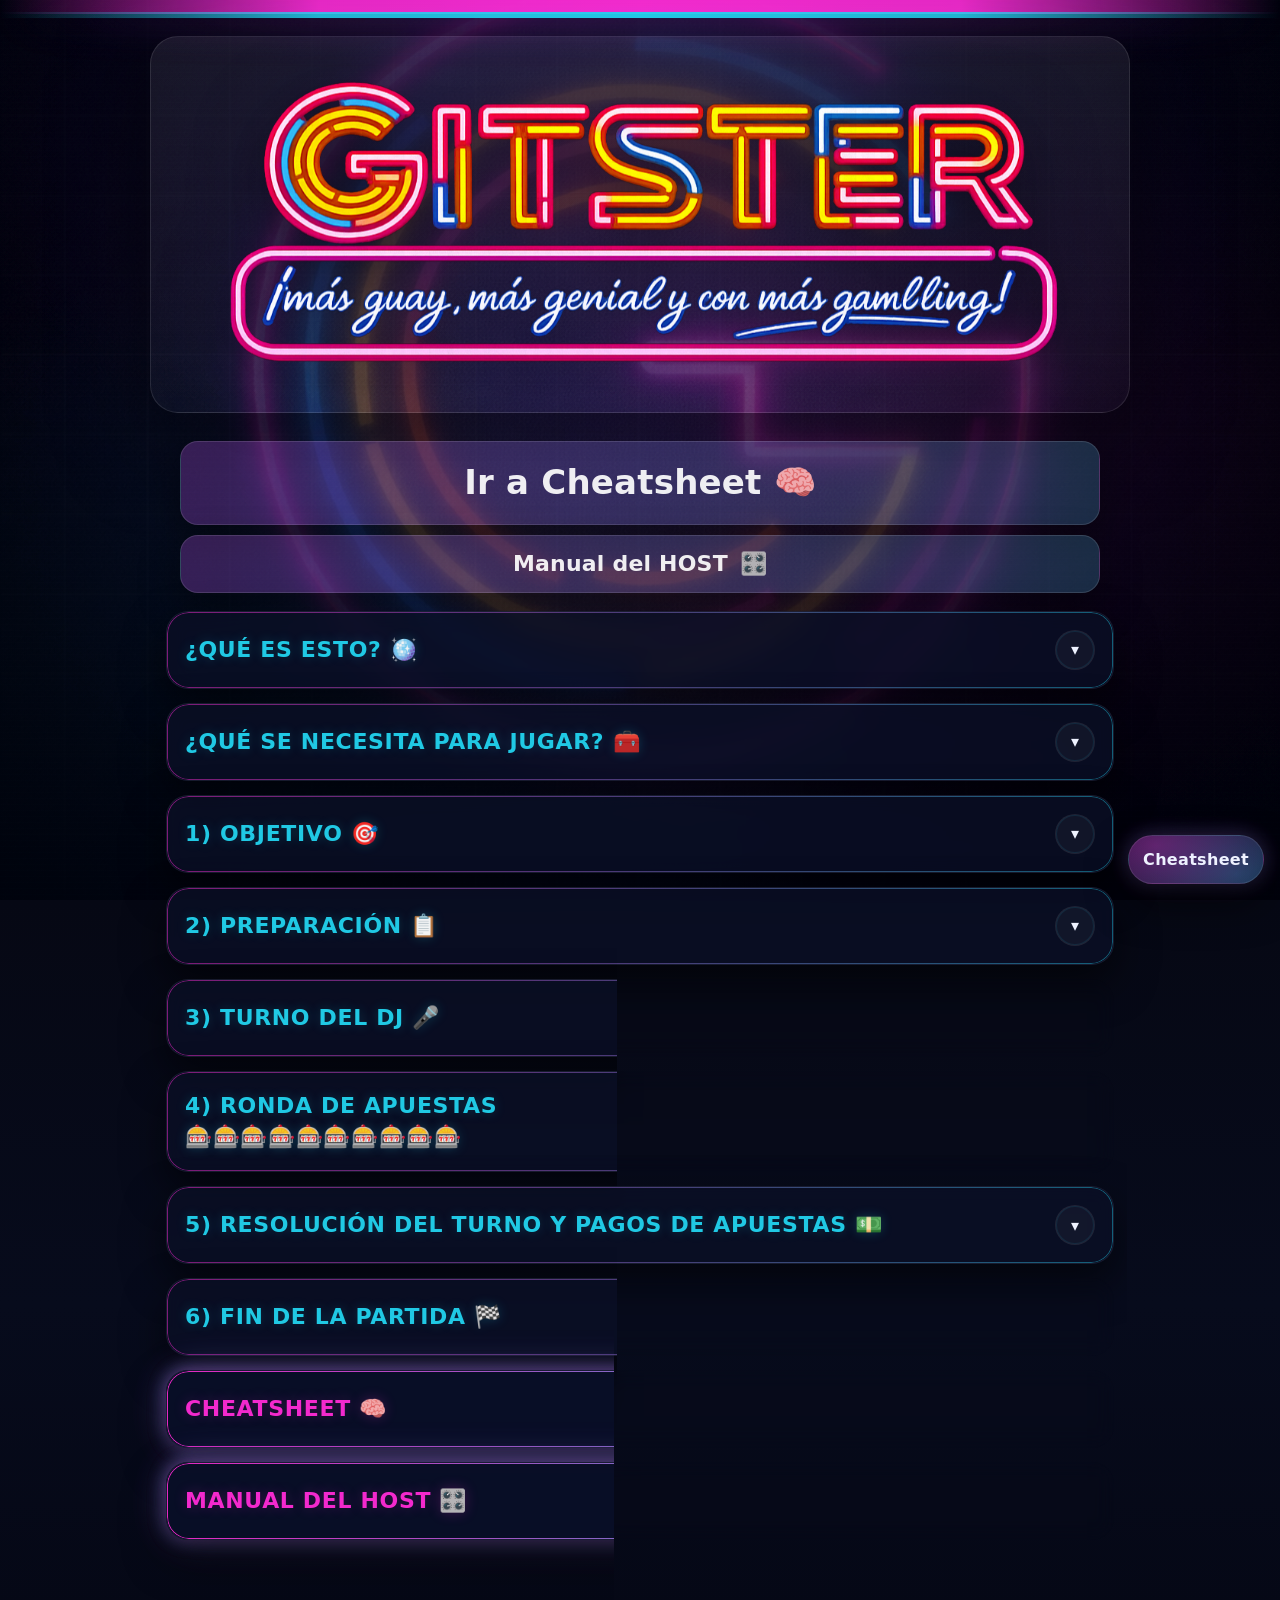
==== docs/rules/es/index.html @ 9f0570bf "docs(rules): the reveal comes after the singing, not after the betting (ES)" ====
<!doctype html>
<html lang="es">
<head>
  <meta charset="utf-8" />
  <meta name="viewport" content="width=device-width,initial-scale=1,viewport-fit=cover" />
  <title>GITSTER</title>
  <meta name="color-scheme" content="dark" />
  <meta name="theme-color" content="#060814" />

  <!--
    ASSETS (obligatorio)
    Dentro de `docs/assets/` (al mismo nivel que este `index.html`) pon:
      - gitster_bg.png    (fondo)
      - gitster_hero.png  (hero: <strong>Título</strong> + sub<strong>Título</strong>)

    Nota: si el móvil te cachea la imagen antigua, cambia el `?v=1` a `?v=2` en este HTML.
  -->

  <style>
    :root{
      --bg0:#060814;
      --bg1:#070b1c;

      --ink:#eef2ff;
      --muted:#b8c0e6;

      --cyan:#22d3ee;
      --mag:#ff2bd6;

      --vio:#a78bfa;
      --amber:#f59e0b;
      --lime:#a3e635;
      --rose:#fb7185;

      --panel:#0a0f26cc;
      --panel2:#0a102ad9;

      --radius2:22px;
      --shadow: 0 18px 40px rgba(0,0,0,.55);
      --glowC: 0 0 18px rgba(34,211,238,.35), 0 0 42px rgba(34,211,238,.18);
      --glowM: 0 0 18px rgba(255,43,214,.35), 0 0 42px rgba(255,43,214,.18);
      --glowV: 0 0 18px rgba(167,139,250,.33), 0 0 42px rgba(167,139,250,.16);
      --glowA: 0 0 18px rgba(245,158,11,.25), 0 0 42px rgba(245,158,11,.12);
      --glowL: 0 0 18px rgba(163,230,53,.20), 0 0 42px rgba(163,230,53,.10);
      --glowR: 0 0 18px rgba(251,113,133,.25), 0 0 42px rgba(251,113,133,.12);

      --max: 980px;
}

    *{box-sizing:border-box}
    html,body{height:100%}
    html{scroll-behavior:smooth}
    body{
      margin:0;
      color:var(--ink);
      font: 16px/1.45 system-ui, -apple-system, Segoe UI, Roboto, Helvetica, Arial, "Apple Color Emoji","Segoe UI Emoji";
      background: linear-gradient(180deg, var(--bg0), var(--bg1) 45%, #040612 100%);
      overflow-x:hidden;
    }

    /* Fondo (Imagen A) */
    .bg{
      position:fixed;
      inset:0;
      z-index:-3;
      background:
        radial-gradient(1200px 700px at 50% 10%, rgba(124,58,237,.18), transparent 60%),
        radial-gradient(900px 700px at 70% 55%, rgba(255,43,214,.10), transparent 62%),
        radial-gradient(900px 700px at 25% 75%, rgba(34,211,238,.09), transparent 62%),
        url("../assets/gitster_bg.png?v=1");
      background-size: auto, auto, auto, cover;
      background-position: center, center, center, center;
      background-repeat:no-repeat;
      filter: saturate(1.05) contrast(1.02);
      transform: translateZ(0);
    }
    .bg::before{
      content:"";
      position:absolute;
      inset:0;
      pointer-events:none;
      background: linear-gradient(180deg, rgba(2,4,14,.70), rgba(2,4,14,.26) 42%, rgba(2,4,14,.78) 100%);
    }
    .bg::after{
      content:"";
      position:absolute;
      inset:0;
      pointer-events:none;
      opacity:.14;
      background-image:
        linear-gradient(to right, rgba(255,255,255,.08) 1px, transparent 1px),
        linear-gradient(to bottom, rgba(255,255,255,.08) 1px, transparent 1px);
      background-size: 64px 64px;
      mask-image: radial-gradient(900px 600px at 50% 25%, rgba(0,0,0,1), rgba(0,0,0,.35) 55%, rgba(0,0,0,.08) 85%, transparent 100%);
    }

    .scanlines{
      position:fixed;
      inset:0;
      z-index:-2;
      pointer-events:none;
      opacity:.07;
      background: repeating-linear-gradient(
        to bottom,
        rgba(255,255,255,.10) 0px,
        rgba(255,255,255,.10) 1px,
        transparent 2px,
        transparent 6px
      );
      mix-blend-mode: overlay;
    }

    .skip{
      position:absolute; left:-9999px; top:auto; width:1px; height:1px; overflow:hidden;
    }
    .skip:focus{
      left:12px; top:12px; width:auto; height:auto; padding:10px 12px;
      z-index:9999;
      border-radius:12px;
      background:#0b122b;
      border:1px solid rgba(34,211,238,.45);
      box-shadow:var(--glowC);
      color:var(--ink);
      text-decoration:none;
    }
    .sr-only{
      position:absolute !important;
      width:1px; height:1px;
      padding:0; margin:-1px;
      overflow:hidden; clip:rect(0,0,0,0);
      white-space:nowrap; border:0;
    }

    .top-bars{
      position:sticky;
      top:0;
      z-index:20;
      height:14px;
      background: linear-gradient(90deg, transparent, rgba(255,43,214,.9), rgba(255,43,214,.95), rgba(255,43,214,.9), transparent);
      filter: drop-shadow(0 6px 18px rgba(255,43,214,.25));
    }
    .top-bars::after{
      content:"";
      position:absolute;
      left:0; right:0; bottom:-4px;
      height:6px;
      background: linear-gradient(90deg, transparent, rgba(34,211,238,.85), rgba(34,211,238,.95), rgba(34,211,238,.85), transparent);
      filter: drop-shadow(0 6px 16px rgba(34,211,238,.18));
    }

    .wrap{
      max-width: var(--max);
      margin: 0 auto;
      padding: 6px 16px 90px; /* << más compacto, pega el contenido al hero */
    }

        /* HERO (imagen combinada: <strong>Título</strong> + sub<strong>Título</strong>) */
    .hero{
      padding: 22px 0 12px;
    }
    .hero-inner{
      width:min(var(--max), calc(100% - 28px));
      margin:0 auto;
      background: linear-gradient(180deg, rgba(255,255,255,.08), rgba(255,255,255,.03));
      border:1px solid rgba(255,255,255,.10);
      border-radius: 28px;
      box-shadow: 0 24px 90px rgba(0,0,0,.55);
      padding: clamp(14px, 3.2vw, 24px);
      text-align:center;
    }
    .hero-img{
      width: min(860px, 100%);
      height: auto;
      display:block;
      margin: 0 auto;
      filter: drop-shadow(0 18px 34px rgba(0,0,0,.55));
    }

    /* CTA grande a CHEATSHEET */
    .top-cta{
      width:min(var(--max), calc(100% - 28px));
      margin: 10px auto 18px;
      display:grid;
      gap:10px;
    }
    .cheat-cta.small{ font-size: clamp(15px, 3.8vw, 22px); padding: 12px 16px; }
    .cheat-cta{
      display:flex;
      align-items:center;
      justify-content:center;
      gap:12px;
      width:100%;
      padding: 16px 18px;
      border-radius: 18px;
      text-decoration:none;
      font-weight: 900;
      font-size: clamp(20px, 5.5vw, 34px);
      letter-spacing:.2px;
      color: rgba(255,255,255,.92);
      background: linear-gradient(90deg, rgba(200,90,255,.26), rgba(90,210,255,.20));
      border: 1px solid rgba(255,255,255,.12);
      box-shadow: 0 16px 40px rgba(0,0,0,.45);
      -webkit-tap-highlight-color: transparent;
    }
    .cheat-cta:active{transform: translateY(1px)}
    .cheat-cta:focus-visible{outline:3px solid rgba(90,210,255,.55); outline-offset:3px}


    .accordion{
      display:grid;
      gap: 14px;
      margin-top: 10px; /* << pegado al hero */
    }

    details.panel{
      border-radius: var(--radius2);
      background: var(--panel);
      border: 1px solid rgba(255,255,255,.06);
      box-shadow: var(--shadow);
      overflow:hidden;
      position:relative;
      backdrop-filter: blur(10px);
      -webkit-backdrop-filter: blur(10px);
    }

    details.panel::before{ content:none; }
    @supports ((-webkit-mask-composite: xor) or (mask-composite: exclude)) {
      details.panel::before{
        content:"";
        position:absolute;
        inset:0;
        pointer-events:none;
        border-radius: inherit;
        padding: 1px;
        background: linear-gradient(90deg, rgba(255,43,214,.75), rgba(34,211,238,.65));
        -webkit-mask: linear-gradient(#000 0 0) content-box, linear-gradient(#000 0 0);
        -webkit-mask-composite: xor;
        mask-composite: exclude;
        opacity:.65;
      }
    }

    details.panel.featured{
      box-shadow: var(--shadow), var(--glowM), var(--glowC);
      background: var(--panel2);
    }
    @supports ((-webkit-mask-composite: xor) or (mask-composite: exclude)) {
      details.panel.featured::before{
        opacity:.95;
        background: linear-gradient(90deg, rgba(255,43,214,.95), rgba(34,211,238,.85));
      }
    }

    summary{
      list-style:none;
      cursor:pointer;
      padding: 18px 18px;
      user-select:none;
      display:flex;
      align-items:center;
      gap:12px;
      position:relative;
      outline:none;
      -webkit-tap-highlight-color: transparent;
    }
    summary::-webkit-details-marker{display:none}

    .sum-title{
      font-weight: 900;
      letter-spacing: .03em;
      font-size: clamp(18px, 2.2vw, 22px);
    }
    .sum-title .kicker{
      color: rgba(34,211,238,.95);
      text-shadow: 0 0 12px rgba(34,211,238,.22);
    }
    details.featured .sum-title .kicker{
      color: rgba(255,43,214,.95);
      text-shadow: 0 0 14px rgba(255,43,214,.22);
    }

    .caret{
      margin-left:auto;
      width: 40px;
      height: 40px;
      border-radius: 999px;
      display:grid;
      place-items:center;
      background: rgba(255,255,255,.04);
      border: 1px solid rgba(255,255,255,.06);
      box-shadow: inset 0 0 0 1px rgba(34,211,238,.10);
      transition: transform .25s ease, box-shadow .25s ease;
      flex: 0 0 auto;
    }
    details.is-open .caret{
      transform: rotate(180deg);
      box-shadow: inset 0 0 0 1px rgba(255,43,214,.18), 0 0 18px rgba(34,211,238,.18);
    }

    summary:focus-visible{
      box-shadow: 0 0 0 3px rgba(34,211,238,.35), 0 0 0 1px rgba(34,211,238,.55) inset;
      border-radius: 16px;
    }

    /* Contenido con acordeón controlado por JS (robusto en iPhone/WebViews) */
    .panel__content{
      padding: 0 18px;
      color: rgba(238,242,255,.96);
      overflow:hidden;
      max-height: 0px;
      transition: max-height .28s ease;
    }
    details.is-open .panel__content{
      padding-bottom: 18px;
    }

    .panel__content p{margin: 10px 0}
    .panel__content ul{margin: 10px 0 0; padding-left: 20px}
    .panel__content li{margin: 6px 0}
    .panel__content strong{color: #ffffff}

    .lead{color: rgba(238,242,255,.94); margin-top: 8px;}
    .mono{font-variant-numeric: tabular-nums}
    .muted{color: var(--muted)}

    /* Badges tipo píldora (para etiquetas como EMPATE, LÍMITE, etc.) */
    .tag{
      display:inline-flex;
      align-items:center;
      gap:6px;
      padding: 2px 10px;
      border-radius: 999px;
      font-weight: 900;
      letter-spacing: .03em;
      text-transform: uppercase;
      font-size: 12px;
      line-height: 1.6;
      color: rgba(255,255,255,.92);
      background: rgba(255,255,255,.06);
      border: 1px solid rgba(255,255,255,.12);
      box-shadow: inset 0 0 0 1px rgba(34,211,238,.10);
      white-space: nowrap;
    }
    .tag.mag{
      border-color: rgba(255,43,214,.40);
      box-shadow: inset 0 0 0 1px rgba(255,43,214,.16);
    }

    .callout.mag{ border-color: rgba(255,43,214,.70); box-shadow: var(--glowM); }
    .callout.violet{ border-color: rgba(167,139,250,.75); box-shadow: var(--glowV); }
    .callout.amber{ border-color: rgba(245,158,11,.70); box-shadow: var(--glowA); }
    .callout.lime{ border-color: rgba(163,230,53,.70); box-shadow: var(--glowL); }
    .callout.rose{ border-color: rgba(251,113,133,.75); box-shadow: var(--glowR); }
    .callout h4{
      margin:0 0 6px;
      letter-spacing:.02em;
    }

    /* FAQ: pregunta un poco más grande, pero menor que <strong>Título</strong> de sección */
    .faq h4{
      font-size: 18px;
      font-weight: 900;
    }

    .big-reminder{
      margin: 16px 0 6px;
      text-align:center;
      font-weight: 1000;
      letter-spacing:.06em;
      text-transform: uppercase;
      font-size: clamp(20px, 2.8vw, 28px);
      background: linear-gradient(90deg, rgba(255,43,214,.95), rgba(34,211,238,.95));
      -webkit-background-clip:text;
      background-clip:text;
      color:transparent;
      text-shadow: 0 0 18px rgba(255,43,214,.20), 0 0 22px rgba(34,211,238,.16);
      padding: 6px 0 0;
    }

    .fab{
      position:fixed;
      right: 16px;
      bottom: 16px;
      z-index: 50;
      border-radius: 999px;
      border: 1px solid rgba(255,255,255,.10);
      background:
        radial-gradient(220px 140px at 20% 20%, rgba(255,43,214,.35), transparent 65%),
        radial-gradient(220px 140px at 80% 80%, rgba(34,211,238,.28), transparent 65%),
        rgba(10,16,42,.80);
      color: var(--ink);
      padding: 12px 14px;
      font-weight: 900;
      letter-spacing:.02em;
      cursor:pointer;
      box-shadow: var(--shadow), 0 0 22px rgba(255,43,214,.20), 0 0 22px rgba(34,211,238,.16);
      backdrop-filter: blur(8px);
      -webkit-backdrop-filter: blur(8px);
      text-decoration:none;
      display:inline-flex;
      align-items:center;
      gap:10px;
      -webkit-tap-highlight-color: transparent;
    }
    .fab:focus-visible{
      outline: none;
      box-shadow: var(--shadow), 0 0 0 3px rgba(34,211,238,.35), 0 0 0 1px rgba(34,211,238,.55) inset;
    }

    @media (prefers-reduced-motion: reduce){
      html{scroll-behavior:auto}
      .caret, .fab, .panel__content{transition:none !important}
    }
    .subtle{opacity:.78; font-size:.95em;}
  /* Spacing for action bullets in TURNO DEL DJ */
  #sec-3 .content-inner ul{margin:0 0 .85rem 0;}
  #sec-3 .content-inner ul li{margin:.85rem 0;}
</style>
</head>

<body>
  <div class="bg" aria-hidden="true"></div>
  <div class="scanlines" aria-hidden="true"></div>

  <a class="skip" href="#contenido">Saltar al contenido</a>
  <div class="top-bars" aria-hidden="true"></div>

  <header class="hero">
  <div class="hero-inner">
    <h1 class="sr-only">GITSTER — ¡más guay, más genial y con más gambling!</h1>
    <img class="hero-img" src="../assets/gitster_hero.png?v=1" alt="GITSTER — ¡más guay, más genial y con más gambling!" loading="eager" decoding="async" />
  </div>
</header>

  <main id="contenido" class="wrap">

  <div class="top-cta">
    <a class="cheat-cta" href="#cheatsheet" aria-label="Ir a la Cheatsheet">Ir a Cheatsheet <span aria-hidden="true">🧠</span></a>
    <a class="cheat-cta small" href="#host" aria-label="Ir al Manual del HOST">Manual del HOST <span aria-hidden="true">🎛️</span></a>
  </div>

    <section class="accordion" aria-label="Reglas GITSTER (acordeones)">

      

      <details class="panel" id="que-es">
        <summary aria-label="Abrir sección ¿QUÉ ES ESTO?">
          <span class="sum-title"><span class="kicker">¿QUÉ ES ESTO? 🪩</span></span>
          <span class="caret" aria-hidden="true">▾</span>
        </summary>
        <div class="panel__content">
          <div class="content-inner">
            <p class="lead">
              <strong>GITSTER</strong> es un juego basado en tu propia música y la de tu grupo de amigos 🪩<br/>
              El objetivo del juego es colocar cada canción en el sitio correcto de tu línea temporal (<strong>Timeline</strong>) ⌛<br/>
              Lo más importante es saber <strong>de qué época</strong> son las canciones que suenen, pero conocer sus
              <strong>Títulos</strong> y <strong>Artistas</strong> te permitirá ganar <strong>fichas</strong> para apostar contra otros jugadores 🪙
            </p>
          </div>
        </div>
      </details>

      <details class="panel" id="necesitas">
        <summary aria-label="Abrir sección ¿QUÉ SE NECESITA PARA JUGAR?">
          <span class="sum-title"><span class="kicker">¿QUÉ SE NECESITA PARA JUGAR? 🧰</span></span>
          <span class="caret" aria-hidden="true">▾</span>
        </summary>
        <div class="panel__content">
          <div class="content-inner">
            <ul>
              <li><strong>La app GITSTER</strong> en el móvil de cada jugador 📱<br/><span class="muted">Un móvil hará de <strong>HOST</strong> (pone la música y arbitra) y el resto serán los <strong>mandos</strong> de los demás jugadores</span></li>
              <li><strong>Spotify Premium</strong> en el móvil del HOST 🎧</li>
              <li><strong>Una playlist de Spotify por cada jugador</strong> <span class="muted">(de ahí salen las canciones del juego)</span> 🎶</li>
              <li><strong>Un altavoz</strong> (opcional pero recomendado) 🔊</li>
            </ul>
          </div>
        </div>
      </details>

      <details class="panel" id="sec-1">
        <summary aria-label="Abrir sección 1) OBJETIVO">
          <span class="sum-title"><span class="kicker">1) OBJETIVO 🎯</span></span>
          <span class="caret" aria-hidden="true">▾</span>
        </summary>
        <div class="panel__content">
          <div class="content-inner">
            <p>Construir tu línea temporal (<strong>Timeline</strong>) colocando canciones (<strong>discos</strong>) en <strong>ORDEN CRONOLÓGICO</strong> (antes/después) ⌛</p>
            <p>Gana el primero que llegue a <strong>6 discos</strong> —<strong>8</strong> si sois tres o menos— con <strong>2 de ventaja</strong> sobre el segundo <span class="muted">(y si nadie destaca, a los 8 o 10, respectivamente, el ganador se decide en una GRAN FINAL)</span> 🏁</p>
            <p class="muted">(El <strong>Año Exacto</strong> <strong>NO</strong> hace falta para colocar; solo sirve para <strong>ganar fichas apostando</strong>)</p>
          </div>
        </div>
      </details>

      <details class="panel" id="sec-2">
        <summary aria-label="Abrir sección 2) PREPARACIÓN">
          <span class="sum-title"><span class="kicker">2) PREPARACIÓN 📋</span></span>
          <span class="caret" aria-hidden="true">▾</span>
        </summary>
        <div class="panel__content">
          <div class="content-inner">
            <ul>
              <li>El HOST abre la <strong>sala</strong> y el resto entra desde su móvil 🛜<br/>
                Cada uno escribe <strong>su mote</strong> y elige <strong>su playlist</strong> de la lista 📝<br/>
                Se puede jugar en equipo: varias playlists con el <strong>MISMO mote</strong> = <strong>un solo equipo</strong> que las junta todas 🤝</li>
              <li>La app junta todas las playlists en <strong>un solo saco</strong> de canciones y reparte
                <strong>1 disco inicial</strong> a cada Timeline 💿
                y <strong>3 fichas de apuesta</strong> a cada jugador 🪙🪙🪙</li>
            </ul>
          </div>
        </div>
      </details>

      <details class="panel" id="sec-3">
        <summary aria-label="Abrir sección 3) TURNO DEL DJ">
          <span class="sum-title"><span class="kicker">3) TURNO DEL DJ 🎤</span></span>
          <span class="caret" aria-hidden="true">▾</span>
        </summary>
        <div class="panel__content">
          <div class="content-inner">
            <p>La app le saca un disco al DJ y éste decide qué hacer:</p>

            <ul>
              <li><strong>&nbsp;JUGAR NORMAL</strong> 🎵<br/>Escuchar la canción, <strong>arrastrar el disco</strong> a su hueco de la Timeline 🕒<br/>e intentar adivinar <strong><strong>Título</strong></strong> y <strong>Artista(s)</strong> 🎵🎤</li>
            </ul>

            <div class="callout lime" role="note" aria-label="Nota EL DJ APUESTA GRATIS">
              <p><strong style="color: rgba(163,230,53,.95)">EL DJ APUESTA GRATIS</strong> – Adivinar Título y Artista <strong>NO le cuesta ninguna ficha</strong> al DJ: solo puede ganar 🤑<br/>Los dice <strong>en voz alta</strong> nada más colocar el disco, antes de que se abran las apuestas <span class="muted">(la app le suelta un aviso para que no se le olvide) 🎤</span></p>
            </div>

            <div class="callout mag" role="note" aria-label="Nota RITMO">
              <p><strong style="color: rgba(255,43,214,.95)">RITMO</strong> – Se RECOMIENDA escuchar la canción <strong>HASTA EL ESTRIBILLO</strong> (incluido), pero <strong>NO</strong> escucharla entera ⏱️</p>
            </div>

            <ul>
              <li><strong>&nbsp;REMIX</strong> 🎲<br/>El DJ paga fichas para <strong>descartar</strong> el disco y que la app le saque otro 🤞</li>
              <p>Coste por turno (acumulativo):<br/>el primer remix del turno cuesta<br/><strong>1 ficha</strong>, el segundo <strong>2</strong>, el tercero <strong>3</strong>;<br/>y así sucesivamente 📈</p>
            </ul>

            <div class="callout mag" role="note" aria-label="Nota FORZAR REMIX">
              <p><strong style="color: rgba(255,43,214,.95)">FORZAR REMIX</strong> – Mientras suena la canción (y <strong>antes</strong> de que el DJ confirme la colocación), cualquier jugador puede pagar <strong>3 fichas</strong> para obligarle a un <strong>REMIX</strong> 😈</p>
            </div>

            <ul>
              <li><strong>&nbsp;COMPRAR EL DISCO</strong> 💸<br/>Pagando <strong>5 fichas</strong>, el DJ se salta el turno y el disco se coloca automáticamente en su sitio correcto de la Timeline 🧐</li>
              <p>En ese turno, <strong>NO HABRÁ</strong><br/><strong>RONDA DE APUESTAS</strong> 🚫<br/><span class="muted">y el DJ tampoco cobrará por Título o Artista</span></p>
            </ul>

            <div class="callout" role="note" aria-label="Nota LEY DE LA VENTAJA">
              <p><strong style="color: rgba(34,211,238,.95)">LEY DE LA VENTAJA I</strong> – El jugador que tenga más discos <strong>NO PUEDE COMPRAR</strong> salvo que <strong>TODOS</strong> vayáis empatados; pero sí puede hacer <strong>REMIX</strong> ⚖️</p>
              <p>Además, nadie, vaya como vaya, puede <strong>comprar el disco que le da la victoria</strong>: ese hay que jugárselo 🚫</p>
            </div>

            <div class="callout mag" role="note" aria-label="Nota ROBAR EL DISCO">
              <p><strong style="color: rgba(255,43,214,.95)">ROBAR EL DISCO</strong> 🦹 – Mientras suena la canción (y <strong>antes</strong> de que se cierre la escucha), cualquier jugador que NO tenga el disco puede pagar <strong>9 fichas</strong> para <strong>quitárselo al DJ</strong> y jugársela a colocarlo <strong>en SU propia Timeline</strong></p>
              <ul>
                <li>Al ladrón <strong>no</strong> se le puede forzar REMIX, pero sí se le puede <strong>re-robar</strong> el disco antes de que cierre su colocación (encadenando robos) 🔁</li>
                <li>El <strong>DJ robado NO pierde el turno de adivinar</strong>: sigue pudiendo ganar fichas por adivinar <strong>Título</strong> y <strong>Artista</strong> aunque le hayan robado 😤</li>
              </ul>
            </div>

            <p><strong>PROPINA AL DJ</strong>: cada vez que te toque ser DJ y tengas <strong>menos de 3 fichas</strong>, te regalamos una adicional <del>por pasar por la casilla de salida</del></p>
          </div>
        </div>
      </details>

      <details class="panel" id="sec-4">
        <summary aria-label="Abrir sección 4) RONDA DE APUESTAS">
          <span class="sum-title"><span class="kicker">4) RONDA DE APUESTAS<br/>🎰🎰🎰🎰🎰🎰🎰🎰🎰🎰</span></span>
          <span class="caret" aria-hidden="true">▾</span>
        </summary>
        <div class="panel__content">
          <div class="content-inner">
            <p>En cuanto el DJ coloque su disco, el HOST abrirá las apuestas, ¡así que hay que estar atentos y tener <strong>reflejos</strong>! 🏁</p>

            <p>Se puede apostar a una o a cualquier número de las siguientes categorías:</p>
            <ul>
              <li><strong>Orden Cronológico</strong> 🕒<br/>Cuesta <strong>2 fichas</strong> y es apostar a que el DJ <strong>HA FALLADO</strong> al colocar el disco en su Timeline: te permite elegir <strong>TÚ</strong> el hueco que crees correcto</li>
              <li><strong>Título</strong> 🎵<br/>Te juegas una ficha (<strong>doble o nada</strong>) a que te sabes el título de la canción</li>
              <li><strong>Artista(s)</strong> 🎤<br/>Lo mismo para el artista de la canción, aunque si te sabes un <strong>featuring</strong> tienes la posibilidad de ganar <strong>2 fichas</strong> (triple o nada baby). Eso sí, si te la juegas a decir artistas secundarios y fallas al menos uno, pierdes la ficha que has apostado</li>
              <li><strong>Álbum</strong> 💿<br/>Te juegas una ficha (<strong>doble o nada</strong>) a que te sabes el álbum de la canción</li>
              <li><strong>Año</strong> 📆<br/>Te juegas una ficha (<strong>triple o nada</strong>) a que te sabes el año exacto de la canción</li>
              <li>También puedes <strong>PASAR</strong> y no apostar a nada 🤷‍♀️</li>
            </ul>
            <p>Evidentemente, todas las apuestas tienen que ser distintas a lo que haya dicho el DJ o un jugador que haya apostado antes que tú</p>
            <p>Puedes <strong>cambiar de idea</strong> mientras la ronda de apuestas siga abierta volviendo a pulsar el botón de la apuesta de la que te arrepientas 🔄</p>

            <div class="callout mag" role="note" aria-label="Nota ORDEN DE APUESTAS">
              <p><strong style="color: rgba(255,43,214,.95)">ORDEN DE APUESTAS</strong> – Varios jugadores pueden apostar a la <strong>misma categoría</strong> y tendrán oportunidad de adivinar <strong>en el orden en el que hayan pulsado</strong> el botón de apuesta, ¡así que la velocidad es clave! 🏁</p>
              <p>Si alguien te quita la apuesta porque adivinó antes que tú <span class="muted">(ej.: «jo, ese título lo iba a decir yo»)</span>, el HOST se encargará de <strong>devolverte la ficha</strong> que hayas apostado. Lo que penaliza es <strong>fallar</strong>, no <strong>apostar</strong> ☝️😌</p>
            </div>

            <div class="callout" role="note" aria-label="Nota LÍMITE">
              <p><strong style="color: rgba(34,211,238,.95)">LÍMITE DE FICHAS</strong> – <strong>¡NO&nbsp;SE&nbsp;PUEDEN ACUMULAR MÁS DE 10 FICHAS!</strong> ⚠️<br/>
                <span class="muted">Al llegar al tope, la app avisa: «😱 TOPE 10/10 · las fichas que fueses a ganar se PIERDEN 😤 · ¡Fuerza remix, roba o compra discos! 🔥»</span></p>
            </div>

            <div class="callout mag" role="note" aria-label="Nota LEY DE LA VENTAJA II, ahora es personal">
              <p><strong style="color: rgba(255,43,214,.95)">LEY DE LA VENTAJA II, ahora es personal</strong> – Los jugadores que vayan en cabeza (tengan más discos) <strong>TAMPOCO PUEDEN APOSTAR A ORDEN CRONOLÓGICO</strong>, salvo que todos vayáis empatados ⚖️</p>
            </div>

          </div>
        </div>
      </details>

      <details class="panel" id="sec-5">
        <summary aria-label="Abrir sección 5) RESOLUCIÓN DEL TURNO Y PAGOS DE APUESTAS">
          <span class="sum-title"><span class="kicker">5) RESOLUCIÓN DEL TURNO Y PAGOS DE APUESTAS 💵</span></span>
          <span class="caret" aria-hidden="true">▾</span>
        </summary>
        <div class="panel__content">
          <div class="content-inner">
            <p>Cuando todo el mundo haya cantado sus apuestas, el HOST revela el disco:</p>
            <ul>
              <li>Si el DJ (o el ladrón) lo colocó bien en la Timeline, se lo queda 👍</li>
              <li>En caso contrario, se descarta, <strong>a excepción</strong> de que alguien hubiese apostado al <strong>Orden Cronológico</strong> y haya acertado, en cuyo caso lo coloca en su propia Timeline 🎉</li>
            </ul>

            <p>A continuación la app reparte las fichas (empezando por el DJ):</p>

            <ul>
              <li>Para el DJ, <strong>siempre y cuando haya colocado bien el disco en su Timeline</strong> (en caso contrario, NO cobra):
                <ul>
                  <li><strong>Título</strong>: <strong>+1</strong> 🙂</li>
                  <li><strong>Artista</strong> principal: <strong>+1</strong> · <strong>Featuring</strong>: <strong>+2</strong> 😊</li>
                </ul>
              </li>
              <li>Para el resto de jugadores (apuestas contra la banca):
                <ul>
                  <li><strong>Orden Cronológico</strong>: si el DJ falla y tú colocaste bien, <strong>te llevas el disco</strong> 🎉; si acertáis los dos, <strong>DISCO DE PLATINO</strong> (ver abajo) 💿; en cualquier otro caso pierdes tus <strong>2 fichas</strong> y no te llevas nada ☠️</li>
                  <li><strong>Título</strong>: <strong>+1</strong> 🙂</li>
                  <li><strong>Artista</strong>: principal <strong>+1</strong> · Featuring <strong>+2</strong> 😊</li>
                  <li><strong>Álbum</strong>: <strong>+1</strong> 🙂</li>
                  <li><strong>Año Exacto</strong>: <strong>+2</strong> 🤩🥳</li>
                  <li>Si has fallado tu apuesta de Título/Artista/Álbum/Año, tu ficha se pierde (<strong>-1</strong>) 😭</li>
                  <li>Si <strong>no llegaste a contestar</strong> porque alguien de delante acertó, <strong>recuperas tu ficha</strong> y te quedas igual (<strong>0</strong>) 😐</li>
                  <li>Si has pasado (no has apostado), eres un cagao y te quedas igual 💩</li>
                </ul>
              </li>
            </ul>

            <div class="callout" role="note" aria-label="Nota TITULITIS">
              <p><strong style="color: rgba(34,211,238,.95)">TITULITIS</strong> – Para que se dé por buena una apuesta de <strong>Título</strong>, hay que decirlo <strong>(casi) PERFECTO</strong>, con sus artículos, sus palabras pequeñitas y demás ☝️🤓<br/>Lo único que se puede permitir no decir son los "subtítulos" que van entre paréntesis<br/>Ej.: Para <strong>Blue (Da Ba Dee)</strong>, de Eiffel 65, vale con <strong>"Blue"</strong> <span class="muted">(pero quién diantres dice sólo "Blue" para Blue (Da Ba Dee)?!)</span></p>
            </div>

            <div class="callout mag" role="note" aria-label="Nota ARTISTA PRINCIPAL O FEAT">
              <p><strong style="color: rgba(255,43,214,.95)">¿ARTISTA PRINCIPAL O FEAT?</strong> – Acertar el <strong>principal</strong> paga <strong>+1</strong>; acertar un <strong>feat</strong> o invitado paga <strong>+2</strong> 🙈🙉🙊<br/><strong>El artista es UNA sola apuesta</strong>: si te lanzas a los secundarios y fallas uno, <strong>PIERDES TU FICHA</strong>, ni siquiera cobras el +1 del principal que sí habías dicho bien ☠️<br/><span class="muted">Vale para el DJ y para los apostantes: quien se moja con los feats, se moja del todo</span></p>
            </div>

            <div class="callout" role="note" aria-label="Nota DISCO DE PLATINO">
              <p><strong style="color: rgba(34,211,238,.95)">DISCO DE PLATINO 💿</strong> (los dos habéis acertado)</p>
              <p>Si el año de la canción <strong>EMPATA</strong> con uno que ya está en la Timeline, hay <strong>DOS huecos válidos</strong> (justo antes y justo después de ese año) 🤯</p>
              <p><span class="muted">Ej.: la Timeline tiene …2016, <strong>2019</strong>, 2026… y sale una canción de <strong>2019</strong>: vale entre 2016 y 2019, y también entre 2019 y 2026</span></p>
              <p>Si el DJ (o el ladrón) colocó en uno y tú apostaste <strong>Orden Cronológico</strong> al otro, <strong>nadie ha fallado</strong>: el disco <strong>se coloca en ambas Timelines</strong> 💥</p>
              <ul>
                <li>El DJ (o el ladrón) <strong>se queda su disco</strong> 👍</li>
                <li>Tú colocas <strong>una copia</strong> en tu propia Timeline 🎉</li>
                <li>La copia <strong>la pagas con tu apuesta</strong>: dejas tus <strong>2 fichas</strong> 🪙</li>
              </ul>
            </div>

            <div class="big-reminder">¡RECORDAD EL LÍMITE MÁXIMO DE 10 FICHAS!</div>
          </div>
        </div>
      </details>

      <details class="panel" id="sec-6">
        <summary aria-label="Abrir sección 6) FIN DE LA PARTIDA">
          <span class="sum-title"><span class="kicker">6) FIN DE LA PARTIDA 🏁</span></span>
          <span class="caret" aria-hidden="true">▾</span>
        </summary>
        <div class="panel__content">
          <div class="content-inner">            
            <p>Juntar discos no basta: hay que llegar <strong>destacando</strong> 🙅‍♂️</p>
            <ul>
              <li>La app lo comprueba <strong>al terminar cada RONDA</strong>, nunca a mitad: una ronda es una <strong>vuelta completa</strong>, hasta que el turno vuelve a quien abrió la partida ↩️<br/><span class="muted">Así todos los DJs habrán pinchado las mismas veces y nadie se queda sin su oportunidad</span></li>
              <li>Con <strong>6 discos o más</strong> —<strong>8</strong> si sois tres o menos— y una <strong>diferencia ≥ 2</strong> sobre el segundo, se gana ahí mismo <br/><span class="muted">(6–4, 7–5…)</span> 🎾</li>
              <li>Si no hay esa diferencia, <strong>otra ronda</strong> 🔁</li>
              <li>En cuanto alguien llega a <strong>8 discos</strong> —<strong>10</strong> si sois tres o menos—, esa es la <strong>última ronda normal</strong>: lo siguiente es la GRAN FINAL 🕺</li>
            </ul>

            <div class="callout amber" role="note" aria-label="Nota GRAN FINAL">
              <p><strong style="color: rgba(245,158,11,.95)">GRAN FINAL: DUELO DE BAILE</strong> – Se clasifican <strong>todos los que estén en el listón de victoria</strong> —<strong>6</strong> discos, u <strong>8</strong> si sois tres o menos— 🕺💃<br/>
              <span class="muted">Si solo uno ha llegado hasta ahí, no hay con quien batirse: gana la partida sin duelo</span><br/>
              Salen <strong>5 canciones</strong> con su título y su artista, <strong>sin sonar</strong>, y hay <strong>50 segundos</strong> para ordenarlas por año en tu móvil ⏱️<br/>
              <span class="muted">Gana quien deje bien más <strong>comparaciones</strong> (de las 10 posibles) y, si empatáis, quien lo dejara fijado antes</span><br/>
              <strong>El duelo manda sobre los discos</strong>: quien lo gana, gana la partida 👑</p>
            </div>
          </div>
        </div>
      </details>

<details id="cheatsheet" class="panel featured">
        <summary aria-label="Abrir sección CHEATSHEET">
          <span class="sum-title"><span class="kicker">CHEATSHEET 🧠</span></span>
          <span class="caret" aria-hidden="true">▾</span>
        </summary>
        <div class="panel__content">
          <div class="content-inner">
            <ul>
  <li>El primer DJ lo sortea la app: novato → peor del ranking → al azar 🎲</li>
  <li>Fichas iniciales: <span class="mono">3</span> 🪙🪙🪙</li>
  <li>Paga extra: <span class="mono">+1</span> ficha cada vez que te toca ser DJ, menos la primera <strong>y solo si llegas con menos de <span class="mono">3</span></strong> 🪙</li>
  <li>Límite de fichas: <span class="mono">10</span> ⚠️</li>
  <li>La canción se puede escuchar hasta el estribillo (incluido)<br/><span class="muted">Si no hay estribillo: 1 minuto</span> ⏳</li>
  <li><strong>Remix</strong>: 1º cuesta <span class="mono">1</span>, 2º cuesta <span class="mono">2</span>, 3º cuesta <span class="mono">3</span>… (en el mismo turno) 🎲</li>
  <li><strong>Comprar disco</strong>: cuesta <span class="mono">5</span> fichas <strong>Y SÓLO SI NO VAS EN CABEZA</strong> 💸<br/><span class="muted">Ese turno no hay apuestas y el DJ no cobra por Título/Artista</span></li>
  <li><strong>SI VAS PERDIENDO</strong> (el primero te saca <span class="mono">2</span> discos o más): el remix te sale <span class="mono">1</span> ficha más barato —el primero del turno, <strong>GRATIS</strong>— y comprar te cuesta <span class="mono">3</span> 🫱</li>
  <li>El DJ adivina Título/Artista <strong>GRATIS</strong>: solo puede ganar 🤑<br/><span class="muted">El Año Exacto ya no lo adivina el DJ: es solo para los apostantes</span></li>
  <li>Las apuestas son una <strong>CARRERA</strong>: apuestas a lo que quieras y el orden de pulsación es el orden de contestar 🏁<br/><span class="muted">Título/Artista/Álbum: <span class="mono">1</span> ficha y pagan <span class="mono">+1</span> · Año Exacto: <span class="mono">1</span> ficha y paga <span class="mono">+2</span> (fallar cuesta <span class="mono">-1</span>) · Orden Cronológico: <span class="mono">2</span> fichas (apuestas a que el DJ FALLA)<br/>Si el de delante acierta, tú ni contestas ni pagas · si vas en cabeza o empatas arriba, NO PUEDES APOSTAR a Orden Cronológico</span> ⚖️</li>
  <li>Reclamar no es apostar: hay que <strong>decir la respuesta en voz alta</strong> antes del revelado 🗣️</li>
  <li><strong>25 segundos</strong> para apostar: a cero, al que no haya hecho nada se le pasa turno ⏱️</li>
  <li><strong>FORZAR REMIX</strong> (putear al DJ): mientras suena (antes de que confirme la colocación), paga <span class="mono">3</span> fichas para forzarle un <strong>REMIX</strong> gratis (solo <span class="mono">2</span> si va en cabeza 👑) 😈<br/><span class="muted">Para cuando se le ve que se la sabe; la canción nueva se puede volver a putear</span></li>
  <li><strong>ROBAR EL DISCO</strong>: mientras suena (antes de cerrar la escucha), paga <span class="mono">9</span> fichas (<span class="mono">7</span> si va en cabeza 👑) para quitarle la canción al DJ y colocarla en <strong>TU</strong> Timeline 🦹<br/><span class="muted">Al ladrón no se le fuerza REMIX pero sí se le re-roba; si acierta se queda el disco; el DJ robado sigue adivinando título y artista, y apuesta Orden Cronológico GRATIS (con prioridad) para recuperarlo si el ladrón falla<br/>El ladrón apuesta Título/Artista/Álbum/Año como todos, pero NO Orden Cronológico</span></li>
  <li><strong>DISCO DE PLATINO</strong>: si el año empata y acertáis los dos huecos válidos, el disco se duplica 💿💿<br/><span class="muted">El colocador se queda el suyo, tú colocas una copia y dejas tus 2 fichas</span></li>
  <li>Si fallas (al menos) un artista, pierdes la apuesta de <strong>Artista(s)</strong> ☠️</li>
  <li>Se gana con <span class="mono">6</span>+ discos y <strong>diferencia ≥ 2</strong>, y se comprueba <strong>al final de cada RONDA</strong> (vuelta completa) ↩️<br/><span class="muted">Con <strong>tres jugadores o menos</strong> el listón sube a <span class="mono">8</span>, porque entre disco y disco tuyo pasa menos mesa. Al llegar alguien a <span class="mono">8</span> (o <span class="mono">10</span>), esa ronda es la última: lo resuelve la <strong>GRAN FINAL: DUELO DE BAILE</strong> entre todos los que estén en el listón 🕺</span></li>
</ul>
          </div>
        </div>
      </details>


      <details id="host" class="panel featured">
        <summary aria-label="Abrir sección MANUAL DEL HOST">
          <span class="sum-title"><span class="kicker">MANUAL DEL HOST 🎛️</span></span>
          <span class="caret" aria-hidden="true">▾</span>
        </summary>
        <div class="panel__content">
          <div class="content-inner">
            <p>El HOST no solo pone la música: <strong>es el árbitro</strong>. Esto es lo que solo puede y debe hacer él 🫡</p>

            <ul>
              <li><strong>La música la maneja el DJ desde su móvil</strong> 🎧<br/>Play, pausa, <strong>⏮ Replay</strong> y <strong>+10s</strong> salen en el mando del DJ, pero suenan desde el móvil del HOST, así que si tenéis altavoz, que sea éste el que esté conectado 🔊</li>
              <li><strong>⭐ Existe un botón</strong> que lleva a cualquier jugador a esa canción en su propio Spotify, por si quiere añadirla a su playlist 🎧 Cuando alguien abre la canción en Spotify desde su móvil, su nombre aparece <strong>en ámbar</strong> junto al logo de Spotify en la pantalla del HOST, mientras siga sonando esa canción. Como ha visto el título y el artista, <strong>no debería cobrar apuestas de esa ronda</strong>. La app no se lo impide, solo lo avisa, así que el que debe hacer de árbitro es el HOST</li>
              <li><strong>🔒 Cerrar apuestas</strong> cuando todo el mundo ha apostado o pasado</li>
              <li><strong>👀 Atender a las apuestas</strong> – Cuando el DJ tenga que adivinar Título y Artista y cuando los jugadores tengan que cantar sus apuestas <span class="muted">(hay avisos en sus respectivos momentos)</span>, el HOST debe estar atento para saber a quién pagarle sus fichas y para no revelar el disco antes de tiempo. Se pregunta <strong>de uno en uno y en el orden que marca la app</strong></li>
              <li><strong>🎞️ Revelar el disco</strong> una vez se hayan cantado todas las apuestas, <strong>NO ANTES</strong></li>
            </ul>

            <div class="callout" role="note" aria-label="Nota LOS BOTONES DE PAGO">
              <p><strong style="color: rgba(34,211,238,.95)">LOS BOTONES DE PAGO DE APUESTAS</strong> – El revelado tiene <strong>dos páginas</strong>, se pasa con las flechas ← → 💰</p>
              <p><strong>Página 1, el DJ.</strong> <strong>Título</strong>: ✗ o <strong>✓ (+1 🪙)</strong>. <strong>Artista</strong>: se va tocando y cicla ✗ → <strong>✓ Principal (+1 🪙)</strong> → <strong>✓ Featuring (+2 🪙)</strong></p>
              <p><strong>Página 2, los apostantes</strong>, agrupados por categoría y numerados por orden de cola. Cada botón cicla:</p>
              <ul>
                <li><strong>0 🪙</strong> – no llegó a contestar porque alguien de delante acertó: ni cobra ni paga <span class="muted">(recupera su ficha)</span></li>
                <li><strong>✗ -1 🪙</strong> – contestó y falló: pierde la ficha</li>
                <li><strong>✓ +1 🪙</strong> – acertó y cobra 1 ficha</li>
                <li><strong>✓ +2 🪙</strong> – en Artista <span class="muted">(si acertó el Featuring Y EL ARTISTA PRINCIPAL)</span> y en Año exacto</li>
              </ul>
              <p><span class="muted">Verde lo que cobra, rojo lo que paga, apagado lo que se devuelve</span> 🚦</p>
            </div>

            <div class="callout lime" role="note" aria-label="Nota CORREGIR EL AÑO">
              <p><strong style="color: rgba(163,230,53,.95)">CORREGIR EL AÑO</strong> ✏️ – En el revelado hay un campo <strong>«Año (corrígelo si está mal)»</strong>. Spotify se equivoca a menudo con las reediciones y los recopilatorios, y <strong>la curación de los años es del HOST</strong> 🧐</p>
              <p>Lo que teclees ahí <strong>manda sobre lo que dice Spotify</strong>, para la ronda en curso y para las siguientes partidas</p>
            </div>

            <ul>
              <li><strong>Resolver turno</strong> paga todo lo marcado y <strong>Siguiente turno ▶</strong> pasa al siguiente DJ</li>
              <li><strong>⬅ Atrás (corregir apuestas)</strong> deshace la resolución si te has equivocado juzgando, <strong>mientras no hayas pasado de turno</strong> ↩️</li>
              <li><strong>🔄 Reiniciar</strong> descarta el turno entero y devuelve al DJ a su decisión con una canción nueva <span class="muted">(para cuando el turno se lía de verdad)</span></li>
            </ul>

            <div class="big-reminder">Recuerda: un gran poder conlleva una gran responsabilidad</div>
          </div>
        </div>
      </details>

    </section>
  </main>

  <a class="fab" id="cheatsheetFab" href="#cheatsheet" aria-label="Ir a CHEATSHEET">Cheatsheet</a>

  <script>
(() => {
  const panels = Array.from(document.querySelectorAll('details.panel'));
  const DURATION = 280; // debe coincidir con el CSS (transition)

  const prefersReducedMotion = window.matchMedia && window.matchMedia('(prefers-reduced-motion: reduce)').matches;
  const smoothBehavior = prefersReducedMotion ? 'auto' : 'smooth';

  function getContent(d){
    return d.querySelector('.panel__content');
  }

  function setExpanded(d, expanded){
    const content = getContent(d);
    if (!content) {
      d.open = expanded;
      d.classList.toggle('is-open', expanded);
      return;
    }

    if (expanded) {
      d.open = true;
      d.classList.add('is-open');
      // animación: 0 -> scrollHeight
      content.style.maxHeight = content.scrollHeight + 'px';
    } else {
      // animación: scrollHeight -> 0
      d.classList.remove('is-open');
      content.style.maxHeight = content.scrollHeight + 'px';
      requestAnimationFrame(() => {
        content.style.maxHeight = '0px';
      });
      window.setTimeout(() => {
        d.open = false;
      }, prefersReducedMotion ? 0 : DURATION);
    }
  }

  function closeOthers(current){
    panels.forEach(p => {
      if (p !== current && p.open) setExpanded(p, false);
    });
  }

  // Init + click override (para animación + modo "solo una abierta")
  panels.forEach(d => {
    const summary = d.querySelector('summary');
    const content = getContent(d);

    // estado inicial
    d.classList.toggle('is-open', d.open);
    if (content) content.style.maxHeight = d.open ? (content.scrollHeight + 'px') : '0px';

    summary?.addEventListener('click', (e) => {
      e.preventDefault();
      const willOpen = !d.open;
      if (willOpen) closeOthers(d);
      setExpanded(d, willOpen);
    });
  });

  // Recalcula alturas al rotar / cambiar tamaño
  window.addEventListener('resize', () => {
    panels.forEach(d => {
      if (!d.open) return;
      const content = getContent(d);
      if (content) content.style.maxHeight = content.scrollHeight + 'px';
    });
  });

  // Jump + abrir Cheatsheet (botón grande + FAB)
  function openCheatsheet(){
    const cs = document.getElementById('cheatsheet');
    if (!cs) return;
    closeOthers(cs);
    setExpanded(cs, true);
    cs.scrollIntoView({ behavior: smoothBehavior, block: 'start' });
    history.replaceState(null, '', '#cheatsheet');
  }

  document.querySelectorAll('a[href="#cheatsheet"]').forEach(a => {
    a.addEventListener('click', (e) => {
      e.preventDefault();
      openCheatsheet();
    });
  });

  // Si se entra con #cheatsheet en la URL, ábrela
  if (location.hash === '#cheatsheet') {
    // deja que pinte 1 frame antes de calcular scrollHeight
    requestAnimationFrame(openCheatsheet);
  }
})();
</script>
</body>
</html>
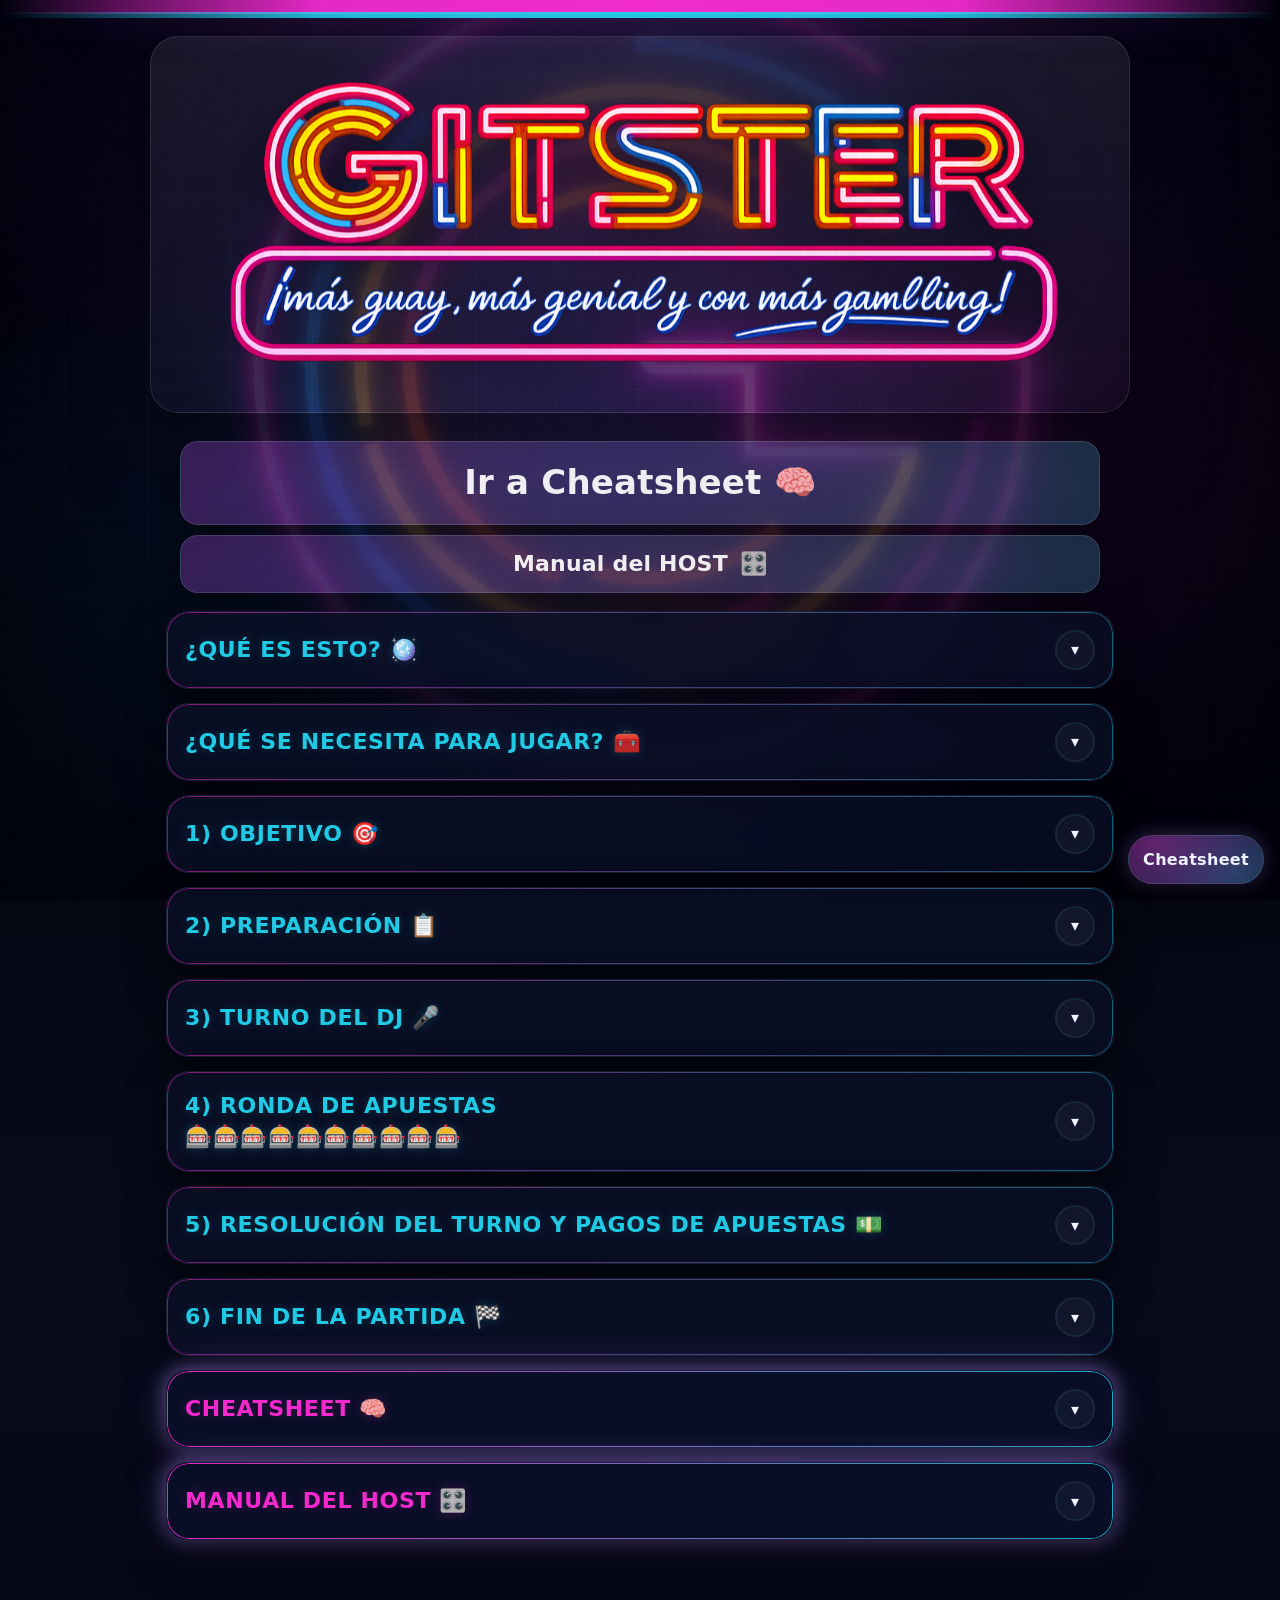
==== commit aa9dbc17: "docs(rules): the gran final drops the dance-off (ES)" ====
--- a/docs/rules/es/index.html
+++ b/docs/rules/es/index.html
@@ -679,11 +679,11 @@
             </ul>
 
             <div class="callout amber" role="note" aria-label="Nota GRAN FINAL">
-              <p><strong style="color: rgba(245,158,11,.95)">GRAN FINAL: DUELO DE BAILE</strong> – Se clasifican <strong>todos los que estén en el listón de victoria</strong> —<strong>6</strong> discos, u <strong>8</strong> si sois tres o menos— 🕺💃<br/>
-              <span class="muted">Si solo uno ha llegado hasta ahí, no hay con quien batirse: gana la partida sin duelo</span><br/>
+              <p><strong style="color: rgba(245,158,11,.95)">GRAN FINAL</strong> – Se clasifican <strong>todos los que estén en el listón de victoria</strong> —<strong>6</strong> discos, u <strong>8</strong> si sois tres o menos— 🕺💃<br/>
+              <span class="muted">Si solo uno ha llegado hasta ahí, no hay con quien batirse: gana la partida sin gran final</span><br/>
               Salen <strong>5 canciones</strong> con su título y su artista, <strong>sin sonar</strong>, y hay <strong>50 segundos</strong> para ordenarlas por año en tu móvil ⏱️<br/>
               <span class="muted">Gana quien deje bien más <strong>comparaciones</strong> (de las 10 posibles) y, si empatáis, quien lo dejara fijado antes</span><br/>
-              <strong>El duelo manda sobre los discos</strong>: quien lo gana, gana la partida 👑</p>
+              <strong>La gran final manda sobre los discos</strong>: quien lo gana, gana la partida 👑</p>
             </div>
           </div>
         </div>
@@ -713,7 +713,7 @@
   <li><strong>ROBAR EL DISCO</strong>: mientras suena (antes de cerrar la escucha), paga <span class="mono">9</span> fichas (<span class="mono">7</span> si va en cabeza 👑) para quitarle la canción al DJ y colocarla en <strong>TU</strong> Timeline 🦹<br/><span class="muted">Al ladrón no se le fuerza REMIX pero sí se le re-roba; si acierta se queda el disco; el DJ robado sigue adivinando título y artista, y apuesta Orden Cronológico GRATIS (con prioridad) para recuperarlo si el ladrón falla<br/>El ladrón apuesta Título/Artista/Álbum/Año como todos, pero NO Orden Cronológico</span></li>
   <li><strong>DISCO DE PLATINO</strong>: si el año empata y acertáis los dos huecos válidos, el disco se duplica 💿💿<br/><span class="muted">El colocador se queda el suyo, tú colocas una copia y dejas tus 2 fichas</span></li>
   <li>Si fallas (al menos) un artista, pierdes la apuesta de <strong>Artista(s)</strong> ☠️</li>
-  <li>Se gana con <span class="mono">6</span>+ discos y <strong>diferencia ≥ 2</strong>, y se comprueba <strong>al final de cada RONDA</strong> (vuelta completa) ↩️<br/><span class="muted">Con <strong>tres jugadores o menos</strong> el listón sube a <span class="mono">8</span>, porque entre disco y disco tuyo pasa menos mesa. Al llegar alguien a <span class="mono">8</span> (o <span class="mono">10</span>), esa ronda es la última: lo resuelve la <strong>GRAN FINAL: DUELO DE BAILE</strong> entre todos los que estén en el listón 🕺</span></li>
+  <li>Se gana con <span class="mono">6</span>+ discos y <strong>diferencia ≥ 2</strong>, y se comprueba <strong>al final de cada RONDA</strong> (vuelta completa) ↩️<br/><span class="muted">Con <strong>tres jugadores o menos</strong> el listón sube a <span class="mono">8</span>, porque entre disco y disco tuyo pasa menos mesa. Al llegar alguien a <span class="mono">8</span> (o <span class="mono">10</span>), esa ronda es la última: lo resuelve la <strong>GRAN FINAL</strong> entre todos los que estén en el listón 🕺</span></li>
 </ul>
           </div>
         </div>
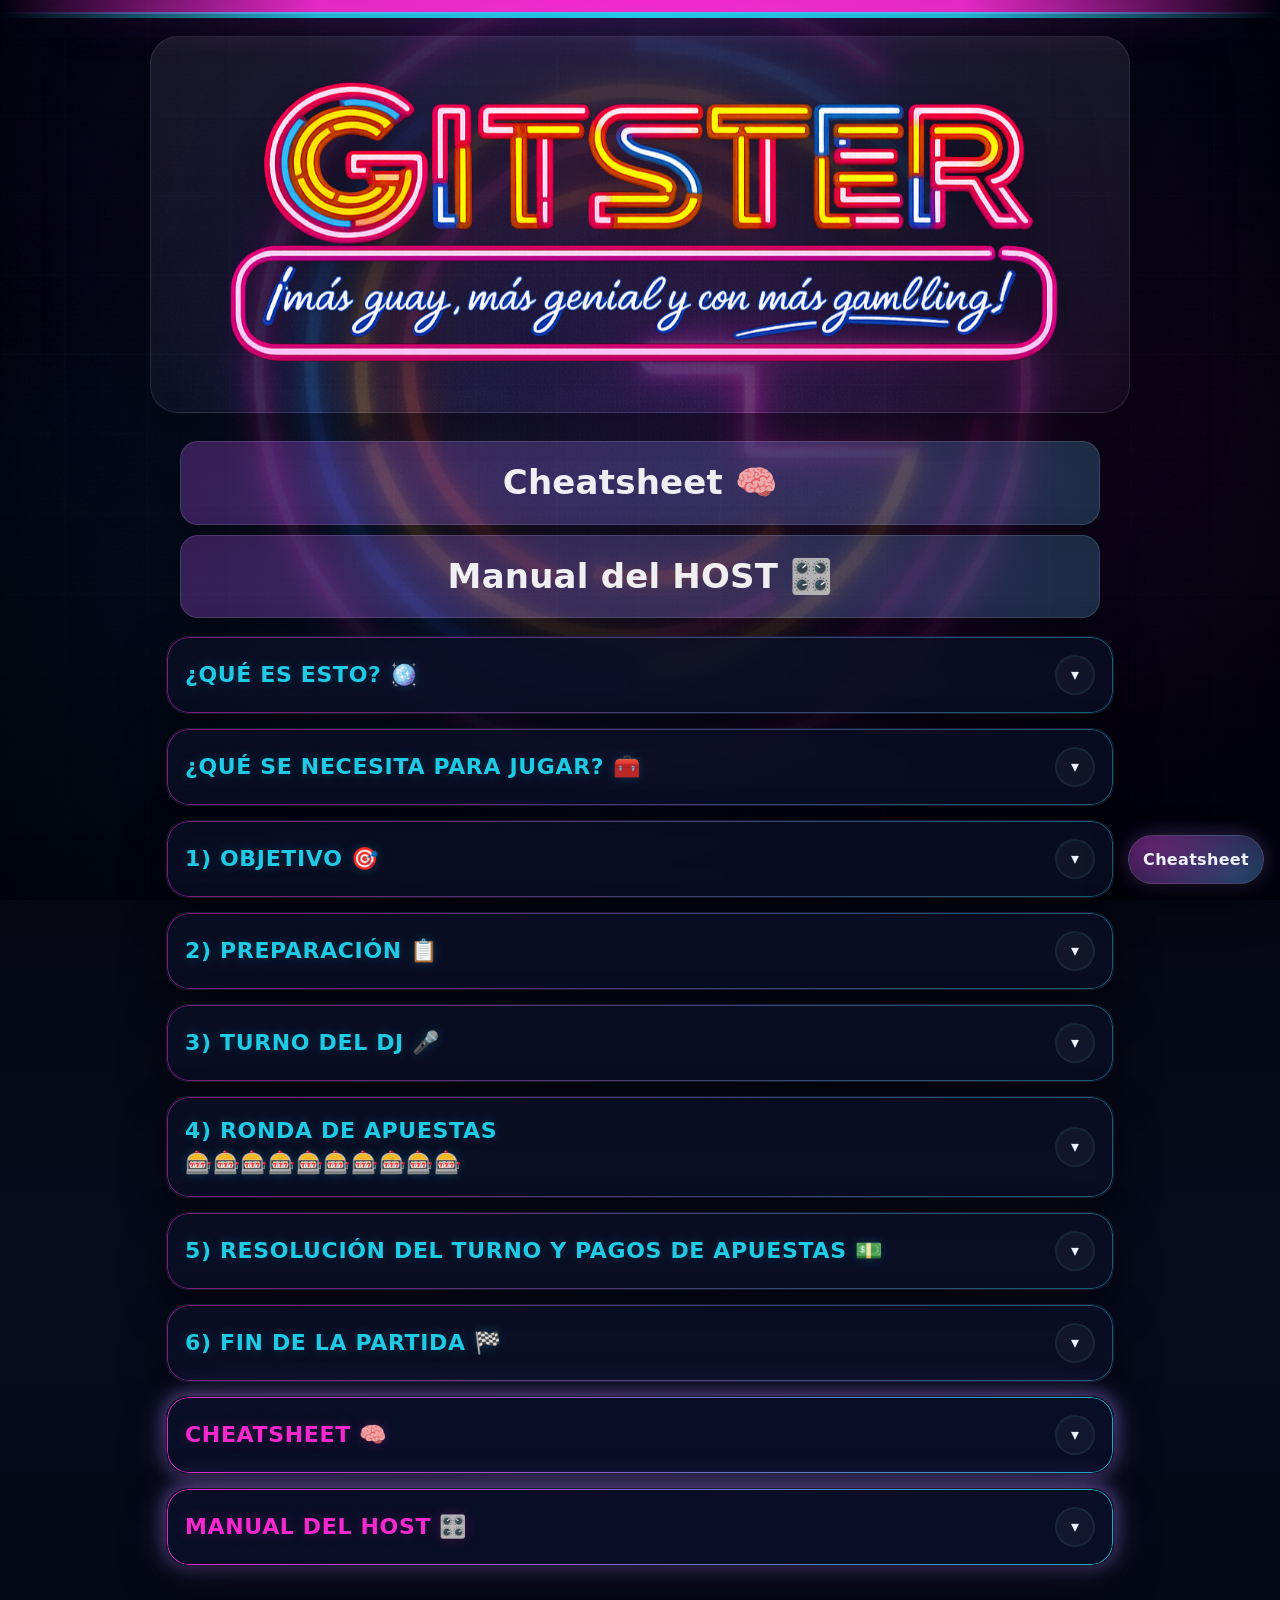
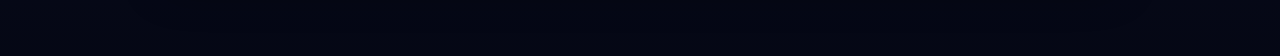
==== commit 7c2ab0ae: "docs(rules): both top buttons the same size and the same wording (ES)" ====
--- a/docs/rules/es/index.html
+++ b/docs/rules/es/index.html
@@ -183,7 +183,6 @@
       display:grid;
       gap:10px;
     }
-    .cheat-cta.small{ font-size: clamp(15px, 3.8vw, 22px); padding: 12px 16px; }
     .cheat-cta{
       display:flex;
       align-items:center;
@@ -435,8 +434,8 @@
   <main id="contenido" class="wrap">
 
   <div class="top-cta">
-    <a class="cheat-cta" href="#cheatsheet" aria-label="Ir a la Cheatsheet">Ir a Cheatsheet <span aria-hidden="true">🧠</span></a>
-    <a class="cheat-cta small" href="#host" aria-label="Ir al Manual del HOST">Manual del HOST <span aria-hidden="true">🎛️</span></a>
+    <a class="cheat-cta" href="#cheatsheet" aria-label="Ir a la Cheatsheet">Cheatsheet <span aria-hidden="true">🧠</span></a>
+    <a class="cheat-cta" href="#host" aria-label="Ir al Manual del HOST">Manual del HOST <span aria-hidden="true">🎛️</span></a>
   </div>
 
     <section class="accordion" aria-label="Reglas GITSTER (acordeones)">
@@ -670,20 +669,18 @@
         </summary>
         <div class="panel__content">
           <div class="content-inner">            
-            <p>Juntar discos no basta: hay que llegar <strong>destacando</strong> 🙅‍♂️</p>
-            <ul>
-              <li>La app lo comprueba <strong>al terminar cada RONDA</strong>, nunca a mitad: una ronda es una <strong>vuelta completa</strong>, hasta que el turno vuelve a quien abrió la partida ↩️<br/><span class="muted">Así todos los DJs habrán pinchado las mismas veces y nadie se queda sin su oportunidad</span></li>
-              <li>Con <strong>6 discos o más</strong> —<strong>8</strong> si sois tres o menos— y una <strong>diferencia ≥ 2</strong> sobre el segundo, se gana ahí mismo <br/><span class="muted">(6–4, 7–5…)</span> 🎾</li>
+            <p>Al terminar cada <strong>RONDA</strong> <span class="muted">(cuando el turno vuelve a quien abrió la partida y todos los DJs han pinchado el mismo nº de veces ↩️)</span>, la app comprueba quién ha ganado:</p>
+            <ul>
+              <li>Con <strong>6 discos o más</strong> —<strong>8</strong> si sois tres o menos— y una <strong>diferencia ≥ 2</strong> sobre el segundo, se gana ahí mismo <span class="muted">(6–4, 7–5…)</span> 🎾</li>
               <li>Si no hay esa diferencia, <strong>otra ronda</strong> 🔁</li>
-              <li>En cuanto alguien llega a <strong>8 discos</strong> —<strong>10</strong> si sois tres o menos—, esa es la <strong>última ronda normal</strong>: lo siguiente es la GRAN FINAL 🕺</li>
+              <li>En cuanto alguien llega a <strong>8 discos</strong> —<strong>10</strong> si sois tres o menos—, esa es la <strong>última ronda normal</strong>: lo siguiente es la GRAN FINAL 🪩</li>
             </ul>
 
             <div class="callout amber" role="note" aria-label="Nota GRAN FINAL">
-              <p><strong style="color: rgba(245,158,11,.95)">GRAN FINAL</strong> – Se clasifican <strong>todos los que estén en el listón de victoria</strong> —<strong>6</strong> discos, u <strong>8</strong> si sois tres o menos— 🕺💃<br/>
-              <span class="muted">Si solo uno ha llegado hasta ahí, no hay con quien batirse: gana la partida sin gran final</span><br/>
+              <p><strong style="color: rgba(245,158,11,.95)">GRAN FINAL</strong> – Se clasifican <strong>todos los que estén en el listón de victoria</strong> —<strong>6</strong> discos, u <strong>8</strong> si sois tres o menos— 🪩<br/>
               Salen <strong>5 canciones</strong> con su título y su artista, <strong>sin sonar</strong>, y hay <strong>50 segundos</strong> para ordenarlas por año en tu móvil ⏱️<br/>
               <span class="muted">Gana quien deje bien más <strong>comparaciones</strong> (de las 10 posibles) y, si empatáis, quien lo dejara fijado antes</span><br/>
-              <strong>La gran final manda sobre los discos</strong>: quien lo gana, gana la partida 👑</p>
+              <strong>La gran final manda sobre los discos</strong>: quien la gana, gana la partida 👑</p>
             </div>
           </div>
         </div>
@@ -697,23 +694,18 @@
         <div class="panel__content">
           <div class="content-inner">
             <ul>
-  <li>El primer DJ lo sortea la app: novato → peor del ranking → al azar 🎲</li>
   <li>Fichas iniciales: <span class="mono">3</span> 🪙🪙🪙</li>
-  <li>Paga extra: <span class="mono">+1</span> ficha cada vez que te toca ser DJ, menos la primera <strong>y solo si llegas con menos de <span class="mono">3</span></strong> 🪙</li>
+  <li>Paga extra: <span class="mono">+1</span> ficha cada vez que te toca ser DJ, si llegas con menos de <span class="mono">3</span> 🪙</li>
   <li>Límite de fichas: <span class="mono">10</span> ⚠️</li>
-  <li>La canción se puede escuchar hasta el estribillo (incluido)<br/><span class="muted">Si no hay estribillo: 1 minuto</span> ⏳</li>
   <li><strong>Remix</strong>: 1º cuesta <span class="mono">1</span>, 2º cuesta <span class="mono">2</span>, 3º cuesta <span class="mono">3</span>… (en el mismo turno) 🎲</li>
   <li><strong>Comprar disco</strong>: cuesta <span class="mono">5</span> fichas <strong>Y SÓLO SI NO VAS EN CABEZA</strong> 💸<br/><span class="muted">Ese turno no hay apuestas y el DJ no cobra por Título/Artista</span></li>
-  <li><strong>SI VAS PERDIENDO</strong> (el primero te saca <span class="mono">2</span> discos o más): el remix te sale <span class="mono">1</span> ficha más barato —el primero del turno, <strong>GRATIS</strong>— y comprar te cuesta <span class="mono">3</span> 🫱</li>
-  <li>El DJ adivina Título/Artista <strong>GRATIS</strong>: solo puede ganar 🤑<br/><span class="muted">El Año Exacto ya no lo adivina el DJ: es solo para los apostantes</span></li>
-  <li>Las apuestas son una <strong>CARRERA</strong>: apuestas a lo que quieras y el orden de pulsación es el orden de contestar 🏁<br/><span class="muted">Título/Artista/Álbum: <span class="mono">1</span> ficha y pagan <span class="mono">+1</span> · Año Exacto: <span class="mono">1</span> ficha y paga <span class="mono">+2</span> (fallar cuesta <span class="mono">-1</span>) · Orden Cronológico: <span class="mono">2</span> fichas (apuestas a que el DJ FALLA)<br/>Si el de delante acierta, tú ni contestas ni pagas · si vas en cabeza o empatas arriba, NO PUEDES APOSTAR a Orden Cronológico</span> ⚖️</li>
-  <li>Reclamar no es apostar: hay que <strong>decir la respuesta en voz alta</strong> antes del revelado 🗣️</li>
-  <li><strong>25 segundos</strong> para apostar: a cero, al que no haya hecho nada se le pasa turno ⏱️</li>
-  <li><strong>FORZAR REMIX</strong> (putear al DJ): mientras suena (antes de que confirme la colocación), paga <span class="mono">3</span> fichas para forzarle un <strong>REMIX</strong> gratis (solo <span class="mono">2</span> si va en cabeza 👑) 😈<br/><span class="muted">Para cuando se le ve que se la sabe; la canción nueva se puede volver a putear</span></li>
-  <li><strong>ROBAR EL DISCO</strong>: mientras suena (antes de cerrar la escucha), paga <span class="mono">9</span> fichas (<span class="mono">7</span> si va en cabeza 👑) para quitarle la canción al DJ y colocarla en <strong>TU</strong> Timeline 🦹<br/><span class="muted">Al ladrón no se le fuerza REMIX pero sí se le re-roba; si acierta se queda el disco; el DJ robado sigue adivinando título y artista, y apuesta Orden Cronológico GRATIS (con prioridad) para recuperarlo si el ladrón falla<br/>El ladrón apuesta Título/Artista/Álbum/Año como todos, pero NO Orden Cronológico</span></li>
-  <li><strong>DISCO DE PLATINO</strong>: si el año empata y acertáis los dos huecos válidos, el disco se duplica 💿💿<br/><span class="muted">El colocador se queda el suyo, tú colocas una copia y dejas tus 2 fichas</span></li>
+  <li><strong>FORZAR REMIX</strong> (putear al DJ): mientras suena (antes de que confirme la colocación), paga <span class="mono">3</span> fichas para forzarle un <strong>REMIX</strong> 😈</li>
+  <li><strong>ROBAR EL DISCO</strong>: mientras suena (antes de cerrar la escucha), paga <span class="mono">9</span> fichas para quitarle la canción al DJ y colocarla en <strong>TU</strong> Timeline 🦹</li>
+  <li>El DJ adivina Título/Artista <strong>GRATIS</strong>: solo puede ganar 🤑</li>
+  <li>Las apuestas son una <strong>CARRERA</strong>: apuestas a lo que quieras y el orden de pulsación es el orden de contestar 🏁<br/><span class="muted">Título/Artista/Álbum: <span class="mono">1</span> ficha y pagan <span class="mono">+1</span> · Año Exacto: <span class="mono">1</span> ficha y paga <span class="mono">+2</span> (fallar cuesta <span class="mono">-1</span>) · Orden Cronológico: <span class="mono">2</span> fichas (apuestas a que el DJ FALLA). Si el de delante acierta, tú ni contestas ni pagas · si vas en cabeza o empatas arriba, NO PUEDES APOSTAR a Orden Cronológico</span> ⚖️</li>
   <li>Si fallas (al menos) un artista, pierdes la apuesta de <strong>Artista(s)</strong> ☠️</li>
-  <li>Se gana con <span class="mono">6</span>+ discos y <strong>diferencia ≥ 2</strong>, y se comprueba <strong>al final de cada RONDA</strong> (vuelta completa) ↩️<br/><span class="muted">Con <strong>tres jugadores o menos</strong> el listón sube a <span class="mono">8</span>, porque entre disco y disco tuyo pasa menos mesa. Al llegar alguien a <span class="mono">8</span> (o <span class="mono">10</span>), esa ronda es la última: lo resuelve la <strong>GRAN FINAL</strong> entre todos los que estén en el listón 🕺</span></li>
+  <li><strong>DISCO DE PLATINO</strong>: si el año empata y acertáis los dos huecos válidos, el disco se duplica 💿💿</li>
+  <li>Se gana con <span class="mono">6</span>+ discos y <strong>diferencia ≥ 2</strong>, y se comprueba <strong>al final de cada RONDA</strong> (vuelta completa) ↩️<br/><span class="muted">Con <strong>tres jugadores o menos</strong> el listón sube a <span class="mono">8</span>. Al llegar alguien a <span class="mono">8</span> (o <span class="mono">10</span>), esa ronda es la última: lo resuelve la <strong>GRAN FINAL</strong> entre todos los que estén en el listón (≥ 6 o ≥ 8, respectivamente) 🪩</span></li>
 </ul>
           </div>
         </div>
@@ -841,27 +833,32 @@
     });
   });
 
-  // Jump + abrir Cheatsheet (botón grande + FAB)
-  function openCheatsheet(){
-    const cs = document.getElementById('cheatsheet');
-    if (!cs) return;
-    closeOthers(cs);
-    setExpanded(cs, true);
-    cs.scrollIntoView({ behavior: smoothBehavior, block: 'start' });
-    history.replaceState(null, '', '#cheatsheet');
+  // Jump + abrir un panel por su id (los botones grandes de arriba y el FAB)
+  const JUMPS = ['cheatsheet', 'host'];
+
+  function openPanel(id){
+    const panel = document.getElementById(id);
+    if (!panel) return;
+    closeOthers(panel);
+    setExpanded(panel, true);
+    panel.scrollIntoView({ behavior: smoothBehavior, block: 'start' });
+    history.replaceState(null, '', '#' + id);
   }
 
-  document.querySelectorAll('a[href="#cheatsheet"]').forEach(a => {
-    a.addEventListener('click', (e) => {
-      e.preventDefault();
-      openCheatsheet();
+  JUMPS.forEach(id => {
+    document.querySelectorAll('a[href="#' + id + '"]').forEach(a => {
+      a.addEventListener('click', (e) => {
+        e.preventDefault();
+        openPanel(id);
+      });
     });
   });
 
-  // Si se entra con #cheatsheet en la URL, ábrela
-  if (location.hash === '#cheatsheet') {
+  // Si se entra con el hash puesto, ábrelo
+  const landing = location.hash.slice(1);
+  if (JUMPS.includes(landing)) {
     // deja que pinte 1 frame antes de calcular scrollHeight
-    requestAnimationFrame(openCheatsheet);
+    requestAnimationFrame(() => openPanel(landing));
   }
 })();
 </script>
